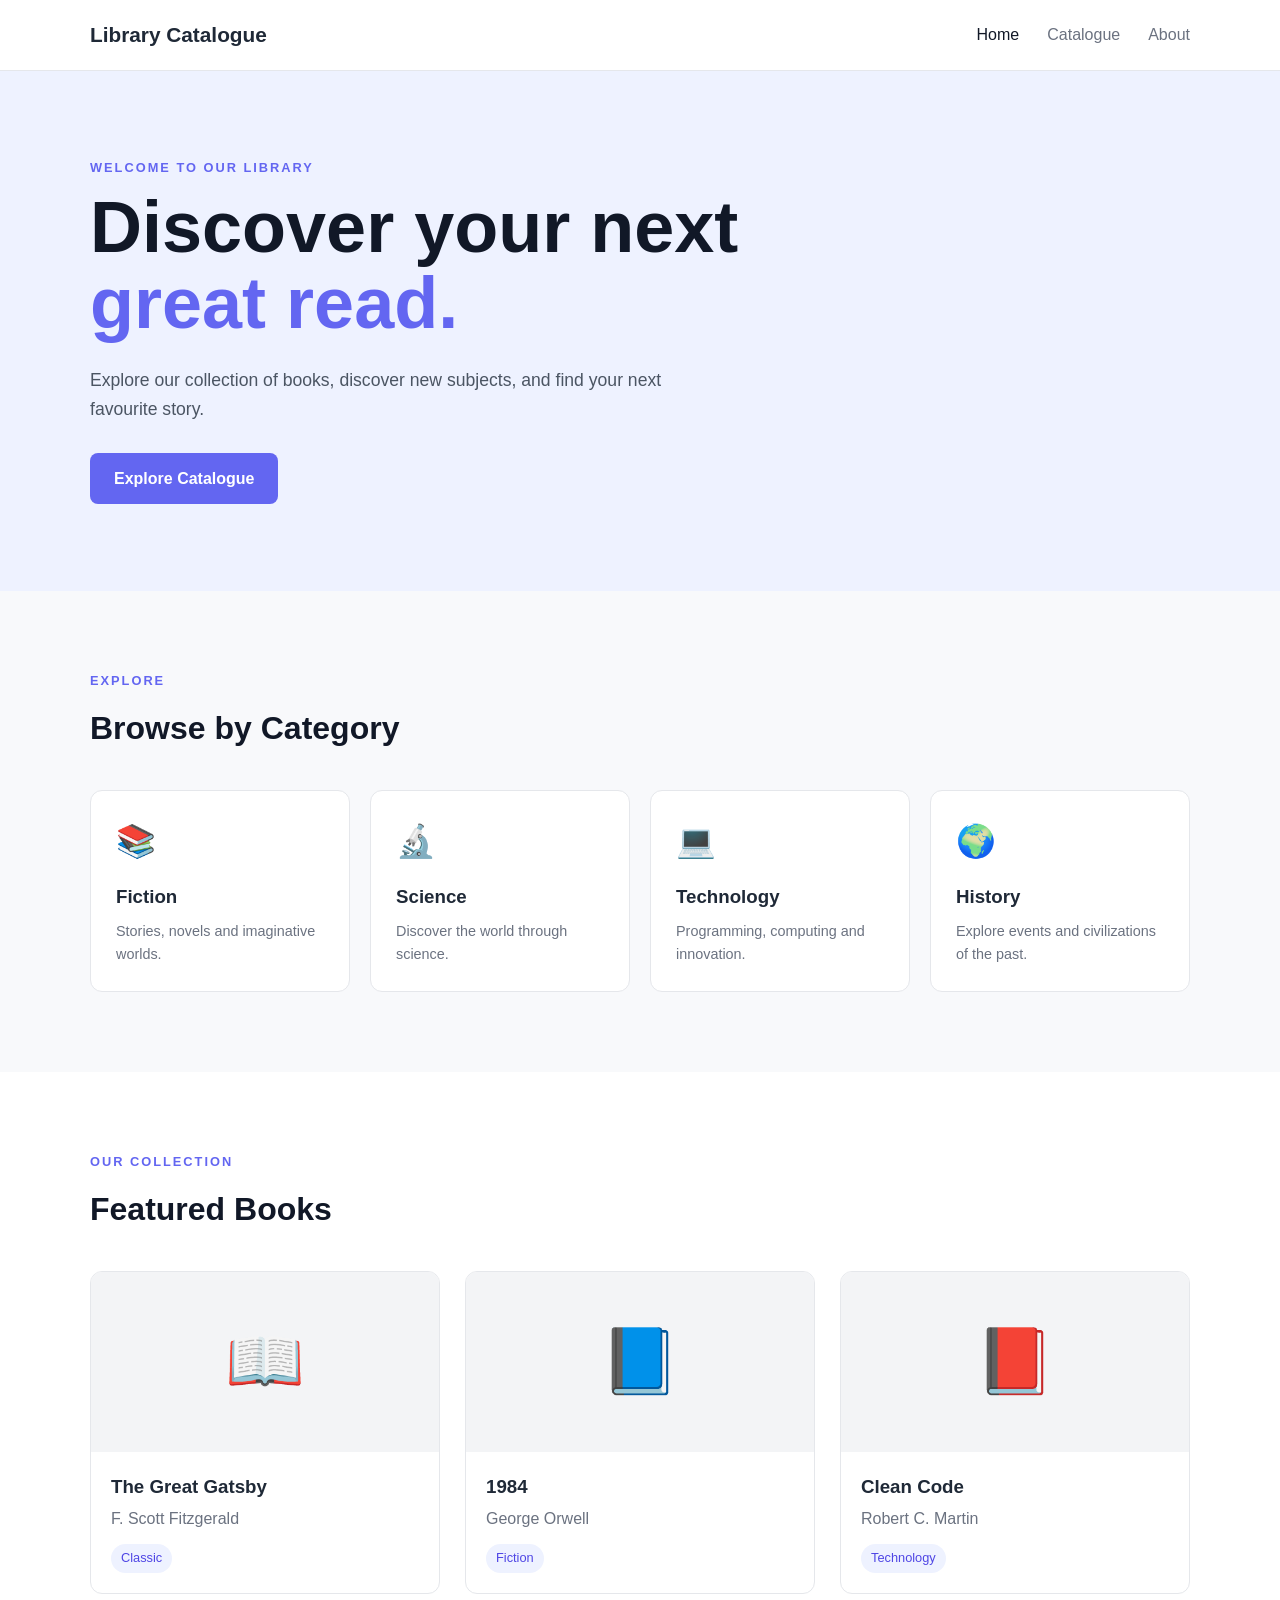
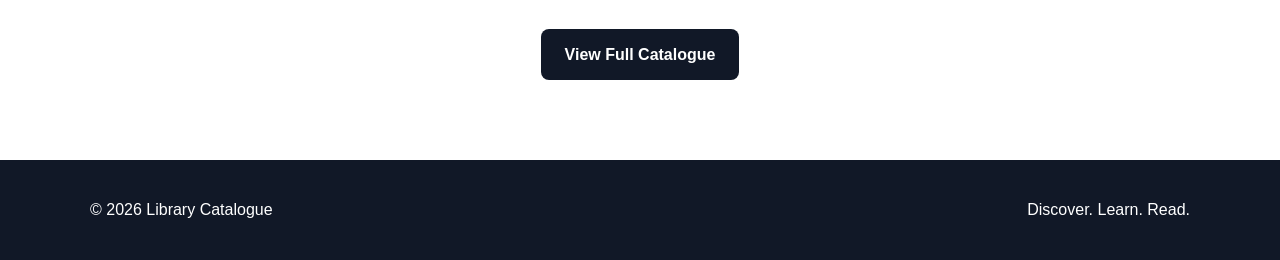
==== index.html @ eff355a9 "feat: build homepage" ====
<!DOCTYPE html>
<html lang="en">
<head>
    <meta charset="UTF-8">
    <meta name="viewport" content="width=device-width, initial-scale=1.0">

    <title>Library Catalogue</title>

    <link rel="stylesheet" href="css/style.css">
</head>

<body>

    <header class="navbar">
        <div class="container nav-content">
            <a href="index.html" class="logo">Library Catalogue</a>

            <nav>
                <a href="index.html" class="active">Home</a>
                <a href="catalogue.html">Catalogue</a>
                <a href="about.html">About</a>
            </nav>
        </div>
    </header>

    <main>

        <section class="hero">
            <div class="container hero-content">

                <div class="hero-text">
                    <p class="eyebrow">WELCOME TO OUR LIBRARY</p>

                    <h1>
                        Discover your next
                        <span>great read.</span>
                    </h1>

                    <p class="hero-description">
                        Explore our collection of books, discover new
                        subjects, and find your next favourite story.
                    </p>

                    <a href="catalogue.html" class="btn">
                        Explore Catalogue
                    </a>
                </div>

            </div>
        </section>

        <section class="categories">
            <div class="container">

                <div class="section-heading">
                    <p class="eyebrow">EXPLORE</p>
                    <h2>Browse by Category</h2>
                </div>

                <div class="category-grid">

                    <div class="category-card">
                        <div class="category-icon">📚</div>
                        <h3>Fiction</h3>
                        <p>Stories, novels and imaginative worlds.</p>
                    </div>

                    <div class="category-card">
                        <div class="category-icon">🔬</div>
                        <h3>Science</h3>
                        <p>Discover the world through science.</p>
                    </div>

                    <div class="category-card">
                        <div class="category-icon">💻</div>
                        <h3>Technology</h3>
                        <p>Programming, computing and innovation.</p>
                    </div>

                    <div class="category-card">
                        <div class="category-icon">🌍</div>
                        <h3>History</h3>
                        <p>Explore events and civilizations of the past.</p>
                    </div>

                </div>

            </div>
        </section>

        <section class="featured">
            <div class="container">

                <div class="section-heading">
                    <p class="eyebrow">OUR COLLECTION</p>
                    <h2>Featured Books</h2>
                </div>

                <div class="book-grid">

                    <article class="book-card">
                        <div class="book-cover">📖</div>
                        <div class="book-info">
                            <h3>The Great Gatsby</h3>
                            <p>F. Scott Fitzgerald</p>
                            <span>Classic</span>
                        </div>
                    </article>

                    <article class="book-card">
                        <div class="book-cover">📘</div>
                        <div class="book-info">
                            <h3>1984</h3>
                            <p>George Orwell</p>
                            <span>Fiction</span>
                        </div>
                    </article>

                    <article class="book-card">
                        <div class="book-cover">📕</div>
                        <div class="book-info">
                            <h3>Clean Code</h3>
                            <p>Robert C. Martin</p>
                            <span>Technology</span>
                        </div>
                    </article>

                </div>

                <div class="catalogue-link">
                    <a href="catalogue.html" class="btn secondary-btn">
                        View Full Catalogue
                    </a>
                </div>

            </div>
        </section>

    </main>

    <footer>
        <div class="container footer-content">
            <p>&copy; 2026 Library Catalogue</p>
            <p>Discover. Learn. Read.</p>
        </div>
    </footer>

</body>
</html>
---- css/style.css ----
* {
    margin: 0;
    padding: 0;
    box-sizing: border-box;
}

body {
    font-family: Arial, Helvetica, sans-serif;
    line-height: 1.6;
    background: #f8f9fb;
    color: #1f2937;
}

a {
    text-decoration: none;
    color: inherit;
}

.container {
    width: min(1100px, 90%);
    margin: 0 auto;
}

/* Navigation */

.navbar {
    background: white;
    border-bottom: 1px solid #e5e7eb;
    position: sticky;
    top: 0;
    z-index: 100;
}

.nav-content {
    min-height: 70px;
    display: flex;
    align-items: center;
    justify-content: space-between;
}

.logo {
    font-size: 1.3rem;
    font-weight: 700;
}

nav {
    display: flex;
    gap: 28px;
}

nav a {
    color: #6b7280;
    font-weight: 500;
}

nav a:hover,
nav a.active {
    color: #111827;
}

/* Hero */

.hero {
    min-height: 520px;
    display: flex;
    align-items: center;
    background: #eef2ff;
}

.hero-content {
    padding: 80px 0;
}

.hero-text {
    max-width: 700px;
}

.eyebrow {
    font-size: 0.8rem;
    font-weight: 700;
    letter-spacing: 2px;
    color: #6366f1;
    margin-bottom: 12px;
}

.hero h1 {
    font-size: clamp(2.5rem, 6vw, 4.5rem);
    line-height: 1.05;
    margin-bottom: 25px;
    color: #111827;
}

.hero h1 span {
    display: block;
    color: #6366f1;
}

.hero-description {
    max-width: 600px;
    font-size: 1.1rem;
    color: #4b5563;
    margin-bottom: 30px;
}

.btn {
    display: inline-block;
    padding: 13px 24px;
    border-radius: 8px;
    background: #6366f1;
    color: white;
    font-weight: 600;
}

.btn:hover {
    opacity: 0.9;
}

/* Sections */

.categories,
.featured {
    padding: 80px 0;
}

.section-heading {
    margin-bottom: 35px;
}

.section-heading h2 {
    font-size: 2rem;
    color: #111827;
}

/* Categories */

.category-grid {
    display: grid;
    grid-template-columns: repeat(4, 1fr);
    gap: 20px;
}

.category-card {
    background: white;
    padding: 25px;
    border: 1px solid #e5e7eb;
    border-radius: 12px;
}

.category-icon {
    font-size: 2rem;
    margin-bottom: 15px;
}

.category-card h3 {
    margin-bottom: 8px;
}

.category-card p {
    color: #6b7280;
    font-size: 0.9rem;
}

/* Books */

.featured {
    background: white;
}

.book-grid {
    display: grid;
    grid-template-columns: repeat(3, 1fr);
    gap: 25px;
}

.book-card {
    border: 1px solid #e5e7eb;
    border-radius: 12px;
    overflow: hidden;
    background: white;
}

.book-cover {
    height: 180px;
    display: flex;
    align-items: center;
    justify-content: center;
    background: #f3f4f6;
    font-size: 4rem;
}

.book-info {
    padding: 20px;
}

.book-info h3 {
    margin-bottom: 5px;
}

.book-info p {
    color: #6b7280;
    margin-bottom: 12px;
}

.book-info span {
    display: inline-block;
    padding: 4px 10px;
    border-radius: 20px;
    background: #eef2ff;
    color: #4f46e5;
    font-size: 0.8rem;
}

.catalogue-link {
    margin-top: 35px;
    text-align: center;
}

.secondary-btn {
    background: #111827;
}

/* Footer */

footer {
    background: #111827;
    color: white;
}

.footer-content {
    min-height: 100px;
    display: flex;
    align-items: center;
    justify-content: space-between;
}

/* Responsive */

@media (max-width: 800px) {

    .category-grid {
        grid-template-columns: repeat(2, 1fr);
    }

    .book-grid {
        grid-template-columns: 1fr;
    }

}

@media (max-width: 600px) {

    .nav-content {
        flex-direction: column;
        gap: 15px;
        padding: 15px 0;
    }

    nav {
        gap: 15px;
    }

    .hero {
        min-height: 450px;
    }

    .category-grid {
        grid-template-columns: 1fr;
    }

    .footer-content {
        flex-direction: column;
        justify-content: center;
        gap: 8px;
        padding: 20px 0;
    }

}
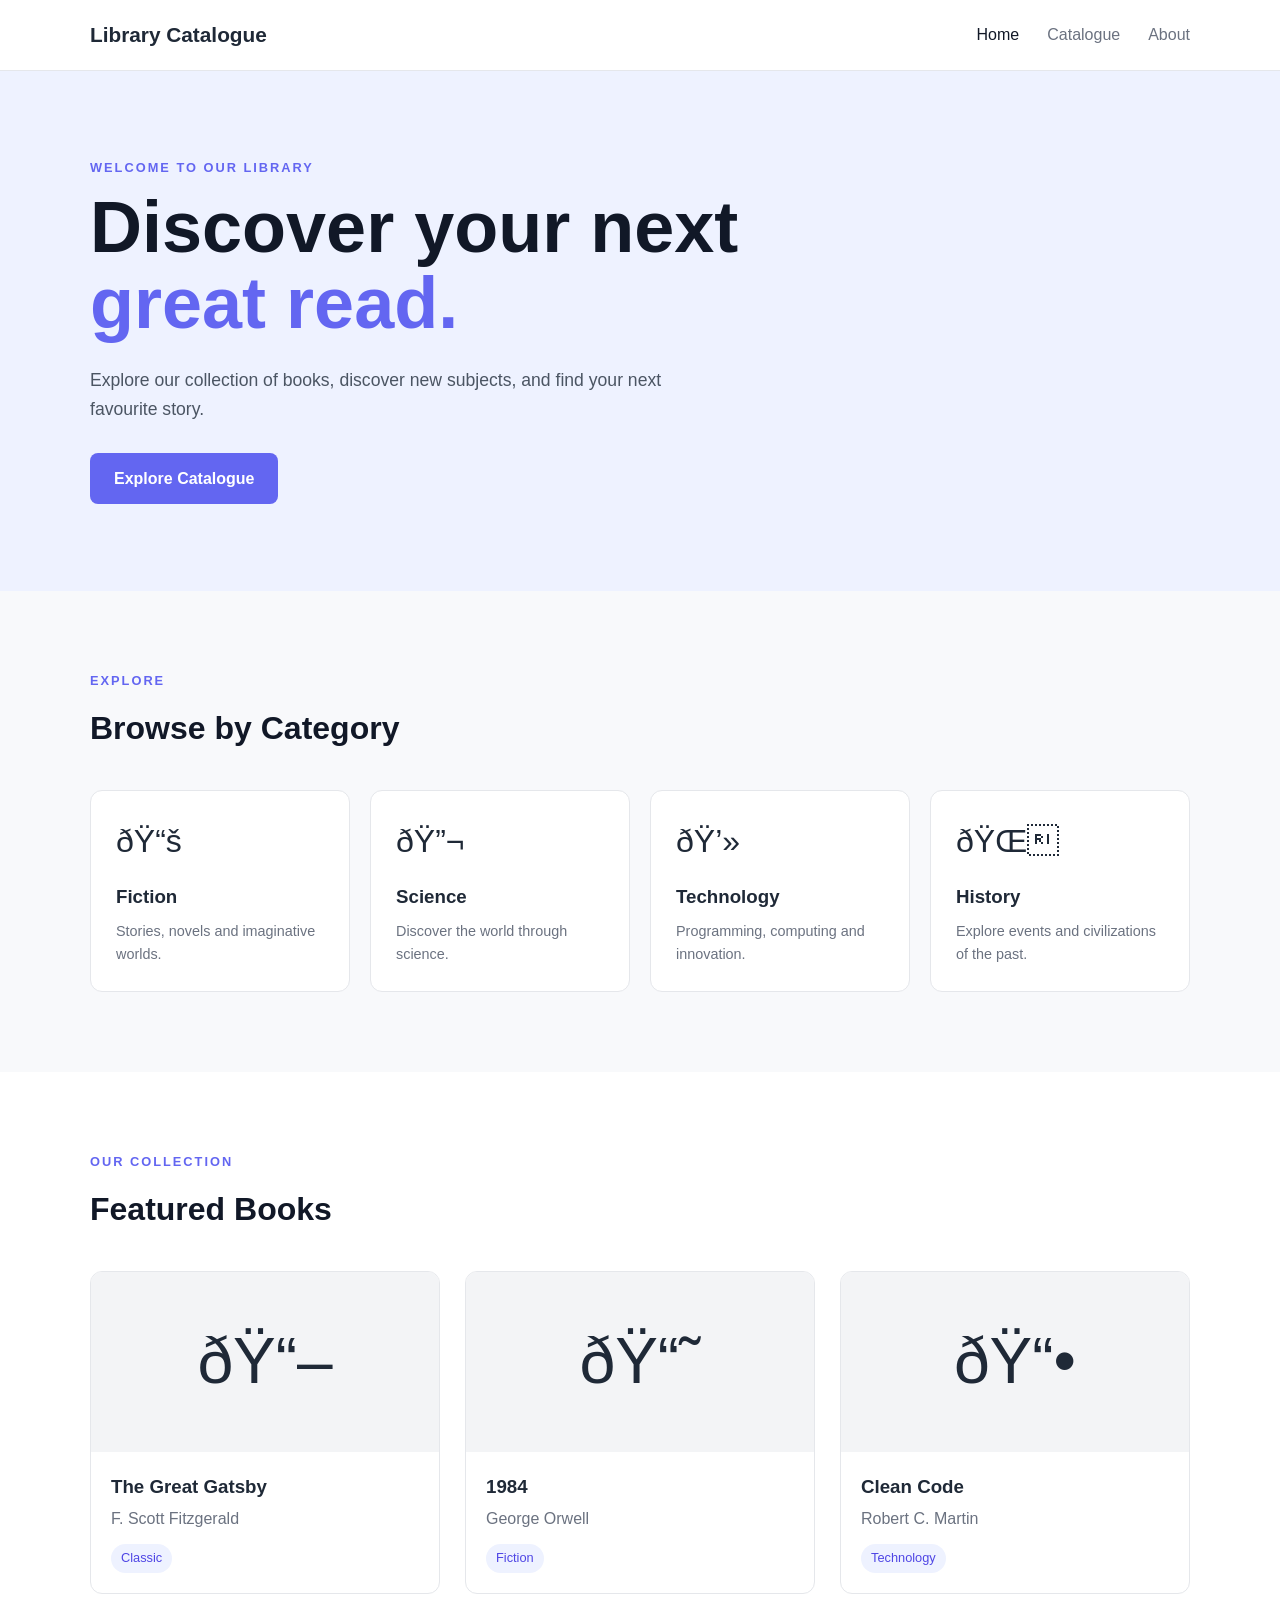
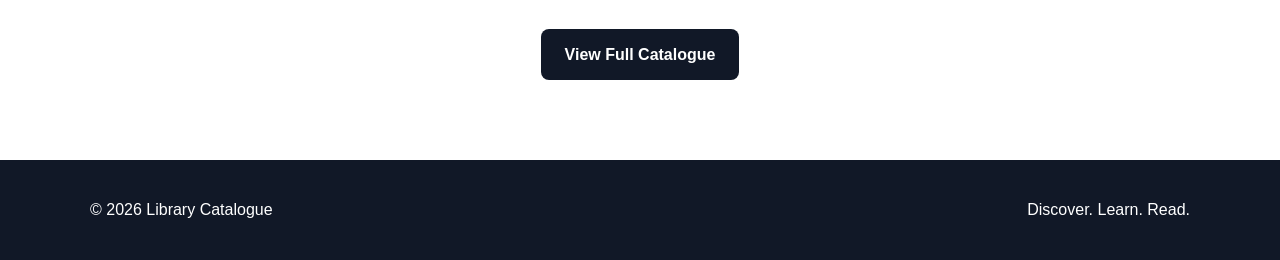
==== commit e76727c1: "fix: improve accessibility" ====
--- a/index.html
+++ b/index.html
@@ -11,11 +11,13 @@
 
 <body>
 
+    <a href="#main-content" class="skip-link">Skip to main content</a>
+
     <header class="navbar">
         <div class="container nav-content">
             <a href="index.html" class="logo">Library Catalogue</a>
 
-            <nav>
+            <nav aria-label="Main navigation">
                 <a href="index.html" class="active">Home</a>
                 <a href="catalogue.html">Catalogue</a>
                 <a href="about.html">About</a>
@@ -23,7 +25,7 @@
         </div>
     </header>
 
-    <main>
+    <main id="main-content">
 
         <section class="hero">
             <div class="container hero-content">
@@ -60,25 +62,25 @@
                 <div class="category-grid">
 
                     <div class="category-card">
-                        <div class="category-icon">📚</div>
+                        <div class="category-icon" aria-hidden="true">ðŸ“š</div>
                         <h3>Fiction</h3>
                         <p>Stories, novels and imaginative worlds.</p>
                     </div>
 
                     <div class="category-card">
-                        <div class="category-icon">🔬</div>
+                        <div class="category-icon" aria-hidden="true">ðŸ”¬</div>
                         <h3>Science</h3>
                         <p>Discover the world through science.</p>
                     </div>
 
                     <div class="category-card">
-                        <div class="category-icon">💻</div>
+                        <div class="category-icon" aria-hidden="true">ðŸ’»</div>
                         <h3>Technology</h3>
                         <p>Programming, computing and innovation.</p>
                     </div>
 
                     <div class="category-card">
-                        <div class="category-icon">🌍</div>
+                        <div class="category-icon" aria-hidden="true">ðŸŒ</div>
                         <h3>History</h3>
                         <p>Explore events and civilizations of the past.</p>
                     </div>
@@ -99,7 +101,7 @@
                 <div class="book-grid">
 
                     <article class="book-card">
-                        <div class="book-cover">📖</div>
+                        <div class="book-cover" aria-hidden="true">ðŸ“–</div>
                         <div class="book-info">
                             <h3>The Great Gatsby</h3>
                             <p>F. Scott Fitzgerald</p>
@@ -108,7 +110,7 @@
                     </article>
 
                     <article class="book-card">
-                        <div class="book-cover">📘</div>
+                        <div class="book-cover" aria-hidden="true">ðŸ“˜</div>
                         <div class="book-info">
                             <h3>1984</h3>
                             <p>George Orwell</p>
@@ -117,7 +119,7 @@
                     </article>
 
                     <article class="book-card">
-                        <div class="book-cover">📕</div>
+                        <div class="book-cover" aria-hidden="true">ðŸ“•</div>
                         <div class="book-info">
                             <h3>Clean Code</h3>
                             <p>Robert C. Martin</p>
@@ -146,4 +148,4 @@
     </footer>
 
 </body>
-</html>+</html>
--- a/css/style.css
+++ b/css/style.css
@@ -274,4 +274,547 @@
         padding: 20px 0;
     }
 
-}+}
+/* Catalogue Page */
+
+.catalogue-header {
+    padding: 80px 0 60px;
+    background: #eef2ff;
+}
+
+.catalogue-header h1 {
+    font-size: 3rem;
+    margin-bottom: 15px;
+    color: #111827;
+}
+
+.catalogue-header p:last-child {
+    color: #4b5563;
+    max-width: 600px;
+}
+
+.catalogue-section {
+    padding: 70px 0;
+}
+
+.catalogue-controls {
+    display: flex;
+    gap: 15px;
+    margin-bottom: 40px;
+}
+
+.search-box {
+    display: flex;
+    flex: 1;
+}
+
+.search-box input {
+    width: 100%;
+    padding: 14px 16px;
+    border: 1px solid #d1d5db;
+    border-radius: 8px 0 0 8px;
+    font-size: 1rem;
+    outline: none;
+}
+
+.search-box input:focus {
+    border-color: #6366f1;
+}
+
+.search-box button {
+    padding: 14px 22px;
+    border: none;
+    background: #6366f1;
+    color: white;
+    font-weight: 600;
+    border-radius: 0 8px 8px 0;
+    cursor: pointer;
+}
+
+.catalogue-controls select {
+    padding: 14px 18px;
+    border: 1px solid #d1d5db;
+    border-radius: 8px;
+    background: white;
+    font-size: 1rem;
+}
+
+.catalogue-grid {
+    display: grid;
+    grid-template-columns: repeat(3, 1fr);
+    gap: 25px;
+}
+
+.catalogue-book {
+    background: white;
+    border: 1px solid #e5e7eb;
+    border-radius: 12px;
+    overflow: hidden;
+    transition: transform 0.2s ease;
+}
+
+.catalogue-book:hover {
+    transform: translateY(-4px);
+}
+
+.catalogue-cover {
+    height: 220px;
+    display: flex;
+    align-items: center;
+    justify-content: center;
+    background: #f3f4f6;
+    font-size: 5rem;
+}
+
+.catalogue-book-info {
+    padding: 22px;
+}
+
+.book-category {
+    display: inline-block;
+    padding: 4px 10px;
+    margin-bottom: 12px;
+    border-radius: 20px;
+    background: #eef2ff;
+    color: #4f46e5;
+    font-size: 0.75rem;
+    font-weight: 600;
+}
+
+.catalogue-book-info h2 {
+    font-size: 1.3rem;
+    margin-bottom: 5px;
+}
+
+.book-author {
+    color: #6366f1;
+    font-weight: 600;
+    margin-bottom: 12px;
+}
+
+.catalogue-book-info > p:not(.book-author) {
+    color: #6b7280;
+    font-size: 0.9rem;
+    margin-bottom: 20px;
+}
+
+.details-button {
+    padding: 10px 18px;
+    border: none;
+    border-radius: 7px;
+    background: #111827;
+    color: white;
+    cursor: pointer;
+    font-weight: 600;
+}
+
+.details-button:hover {
+    opacity: 0.85;
+}
+
+
+/* Catalogue Responsive Design */
+
+@media (max-width: 900px) {
+
+    .catalogue-grid {
+        grid-template-columns: repeat(2, 1fr);
+    }
+
+    .catalogue-header {
+        padding: 65px 0 50px;
+    }
+
+    .catalogue-header h1 {
+        font-size: 2.7rem;
+    }
+
+}
+
+@media (max-width: 650px) {
+
+    .container {
+        width: 92%;
+    }
+
+    .nav-content {
+        padding: 15px 0;
+    }
+
+    nav {
+        gap: 12px;
+        font-size: 0.95rem;
+    }
+
+    .catalogue-header {
+        padding: 55px 0 40px;
+    }
+
+    .catalogue-header h1 {
+        font-size: 2.3rem;
+    }
+
+    .catalogue-header p:last-child {
+        font-size: 0.95rem;
+    }
+
+    .catalogue-section {
+        padding: 50px 0;
+    }
+
+    .catalogue-controls {
+        flex-direction: column;
+        gap: 12px;
+        margin-bottom: 30px;
+    }
+
+    .search-box {
+        width: 100%;
+    }
+
+    .search-box input {
+        min-width: 0;
+        padding: 13px 14px;
+    }
+
+    .search-box button {
+        padding: 13px 16px;
+    }
+
+    .catalogue-controls select {
+        width: 100%;
+        padding: 13px 14px;
+    }
+
+    .catalogue-grid {
+        grid-template-columns: 1fr;
+        gap: 20px;
+    }
+
+    .catalogue-book-info {
+        padding: 18px;
+    }
+
+    .catalogue-book-info h2 {
+        font-size: 1.2rem;
+    }
+
+    .catalogue-cover {
+        height: 190px;
+        font-size: 4rem;
+    }
+
+    .details-button {
+        width: 100%;
+        padding: 11px 18px;
+    }
+
+}
+
+@media (max-width: 400px) {
+
+    .container {
+        width: 94%;
+    }
+
+    .logo {
+        font-size: 1.1rem;
+    }
+
+    nav {
+        gap: 9px;
+        font-size: 0.85rem;
+    }
+
+    .catalogue-header h1 {
+        font-size: 2rem;
+    }
+
+    .catalogue-header {
+        padding: 45px 0 35px;
+    }
+
+    .catalogue-section {
+        padding: 40px 0;
+    }
+
+    .catalogue-controls {
+        gap: 10px;
+    }
+
+    .search-box button {
+        padding: 13px 12px;
+    }
+
+    .catalogue-cover {
+        height: 170px;
+    }
+
+}
+
+/* Book Details Modal */
+
+.book-modal {
+    display: none;
+    position: fixed;
+    inset: 0;
+    background: rgba(17, 24, 39, 0.65);
+    align-items: center;
+    justify-content: center;
+    padding: 20px;
+    z-index: 200;
+}
+
+.book-modal.active {
+    display: flex;
+}
+
+.book-modal-content {
+    position: relative;
+    width: min(600px, 100%);
+    background: white;
+    border-radius: 12px;
+    padding: 30px;
+    box-shadow: 0 20px 50px rgba(0, 0, 0, 0.2);
+}
+
+.modal-close {
+    position: absolute;
+    top: 12px;
+    right: 15px;
+    border: none;
+    background: transparent;
+    font-size: 2rem;
+    line-height: 1;
+    color: #6b7280;
+    cursor: pointer;
+}
+
+.modal-close:hover {
+    color: #111827;
+}
+
+.modal-cover {
+    height: 180px;
+    display: flex;
+    align-items: center;
+    justify-content: center;
+    background: #f3f4f6;
+    border-radius: 8px;
+    font-size: 5rem;
+    margin-bottom: 25px;
+}
+
+.modal-info h2 {
+    font-size: 1.8rem;
+    margin-bottom: 5px;
+    color: #111827;
+}
+
+.modal-info #modalDescription {
+    color: #6b7280;
+    line-height: 1.7;
+    margin-top: 15px;
+}
+
+@media (max-width: 600px) {
+
+    .book-modal-content {
+        padding: 22px;
+    }
+
+    .modal-cover {
+        height: 150px;
+        font-size: 4rem;
+    }
+
+    .modal-info h2 {
+        font-size: 1.5rem;
+    }
+
+}
+/* Reservation Form */
+
+.reservation-form {
+    margin-top: 25px;
+    padding-top: 20px;
+    border-top: 1px solid #e5e7eb;
+}
+
+.reservation-form h3 {
+    margin-bottom: 15px;
+    color: #111827;
+}
+
+.reservation-form label {
+    display: block;
+    margin-bottom: 6px;
+    font-weight: 600;
+    font-size: 0.9rem;
+}
+
+.reservation-form input {
+    width: 100%;
+    padding: 11px 12px;
+    margin-bottom: 15px;
+    border: 1px solid #d1d5db;
+    border-radius: 7px;
+    font-size: 1rem;
+    outline: none;
+}
+
+.reservation-form input:focus {
+    border-color: #6366f1;
+}
+
+.reservation-button {
+    width: 100%;
+    padding: 12px;
+    border: none;
+    border-radius: 7px;
+    background: #6366f1;
+    color: white;
+    font-weight: 600;
+    cursor: pointer;
+}
+
+.reservation-button:hover {
+    opacity: 0.9;
+}
+
+.reservation-message {
+    margin-top: 12px;
+    font-weight: 600;
+    color: #16a34a;
+}
+/* Mobile Responsiveness Improvements */
+
+@media (max-width: 650px) {
+
+    .book-modal {
+        padding: 12px;
+        overflow-y: auto;
+    }
+
+    .book-modal-content {
+        width: 100%;
+        max-height: 90vh;
+        overflow-y: auto;
+        padding: 20px;
+    }
+
+    .modal-cover {
+        height: 140px;
+        font-size: 3.5rem;
+        margin-bottom: 20px;
+    }
+
+    .modal-info h2 {
+        font-size: 1.4rem;
+    }
+
+    .reservation-form {
+        margin-top: 20px;
+    }
+
+    .reservation-form input {
+        font-size: 16px;
+    }
+
+    .reservation-button {
+        padding: 13px;
+    }
+
+    .catalogue-controls {
+        width: 100%;
+    }
+
+    .search-box {
+        width: 100%;
+    }
+
+    .catalogue-controls select {
+        width: 100%;
+    }
+}
+
+@media (max-width: 400px) {
+
+    .book-modal {
+        padding: 8px;
+    }
+
+    .book-modal-content {
+        padding: 16px;
+        border-radius: 8px;
+    }
+
+    .modal-cover {
+        height: 120px;
+        font-size: 3rem;
+    }
+
+    .modal-info h2 {
+        font-size: 1.25rem;
+    }
+
+    .reservation-form h3 {
+        font-size: 1.1rem;
+    }
+
+    .reservation-form label {
+        font-size: 0.85rem;
+    }
+
+    .reservation-form input {
+        padding: 10px;
+    }
+
+    .reservation-message {
+        font-size: 0.9rem;
+        word-break: break-word;
+    }
+}
+
+/* Accessibility */
+
+.skip-link {
+    position: absolute;
+    top: -100px;
+    left: 10px;
+    padding: 10px 15px;
+    background: #111827;
+    color: white;
+    border-radius: 6px;
+    z-index: 1000;
+}
+
+.skip-link:focus {
+    top: 10px;
+}
+
+.visually-hidden {
+    position: absolute;
+    width: 1px;
+    height: 1px;
+    padding: 0;
+    margin: -1px;
+    overflow: hidden;
+    clip: rect(0, 0, 0, 0);
+    white-space: nowrap;
+    border: 0;
+}
+
+a:focus-visible,
+button:focus-visible,
+input:focus-visible,
+select:focus-visible {
+    outline: 3px solid #6366f1;
+    outline-offset: 3px;
+}
+
+button,
+input,
+select {
+    font: inherit;
+}
